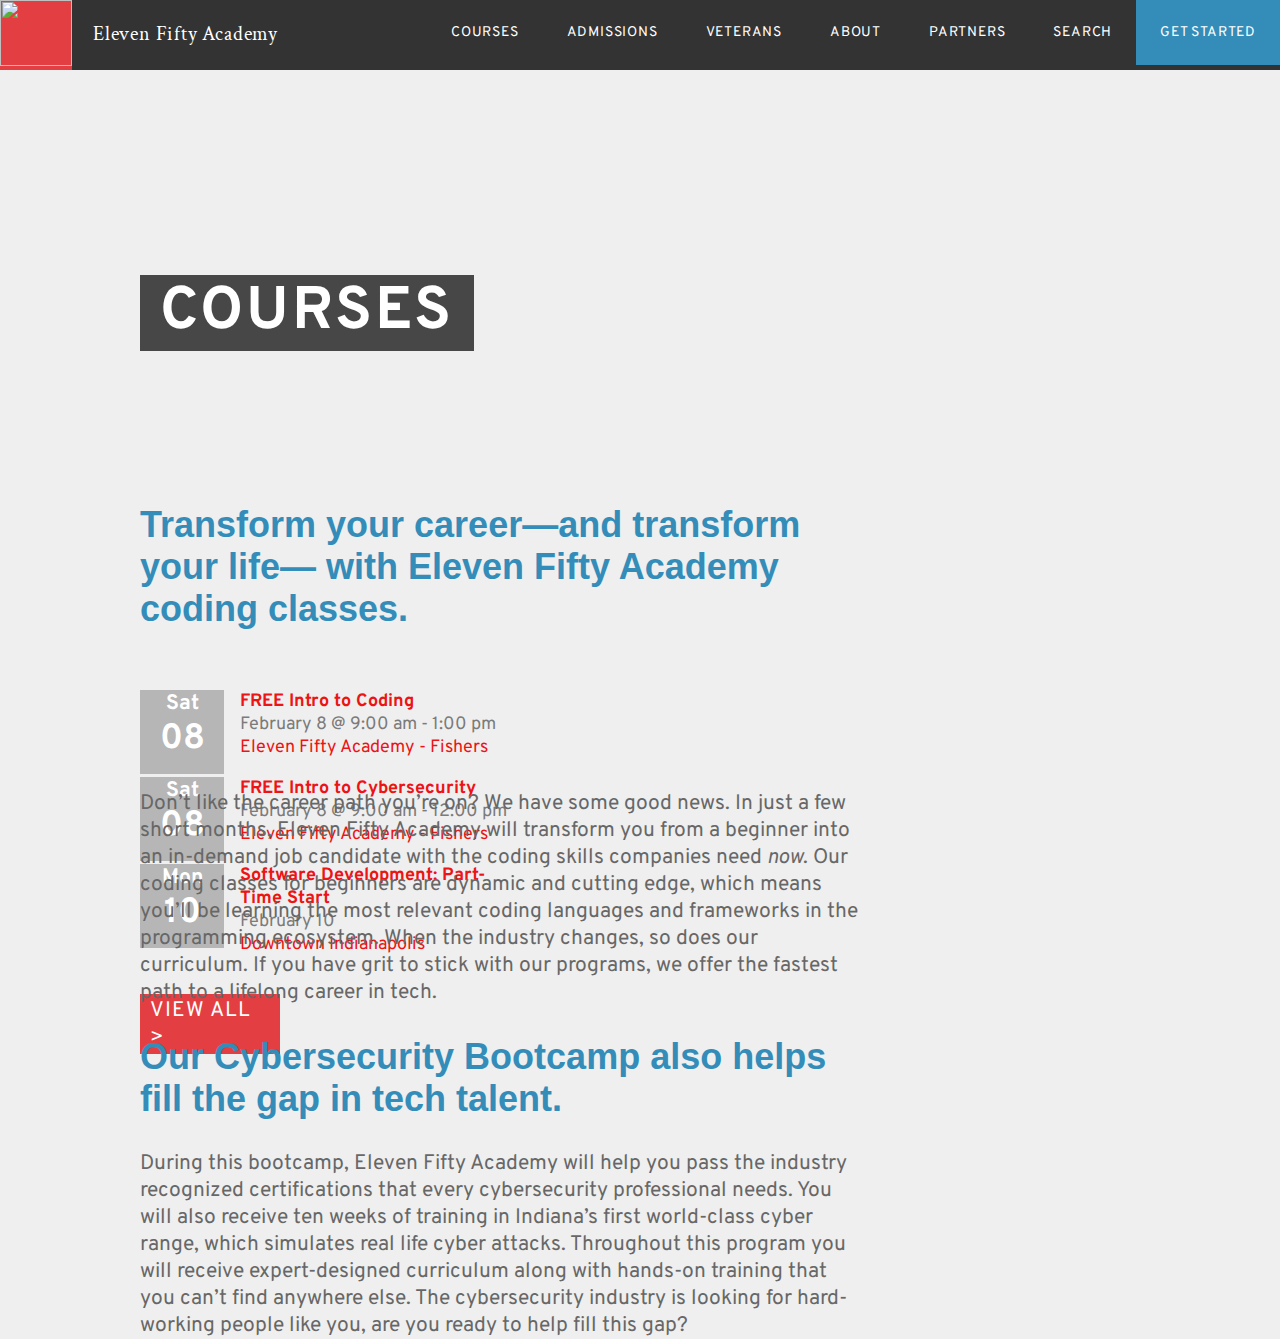
==== index.html @ 8bb474f9 "Final commit" ====
<!DOCTYPE html>
<html>
  <head>
    <title>Static Layout Project</title>
    <link rel="stylesheet" type="text/css" href="main.css">
    <meta name= "viewport" content="width=device-width, initial-scale=1.0">
  </head>
  <body>
    <header>
        
      <nav>
          <ul class="navLinks">
              <li class = 'get-started'><a href = 'https://i.redd.it/6vny9ed643e41.png'>get started</a></li>
              <li><a href = "https://i.redd.it/bd0le7dspce41.jpg">search</a></li>
              <li><a href = 'https://i.redd.it/n76ouvpt07e41.jpg'>partners</a></li>
              <li><a href = https://i.redd.it/4t2bo9qy9be41.jpg>about</a></li>
              <li><a href = 'https://i.redd.it/ge950u80lbe41.jpg'>veterans</a></li></li>
              <li><a href = 'https://i.redd.it/bpgoan1go3e41.jpg'>admissions</a></li>
              <li><a href = 'https://i.redd.it/9tb9ntf7i4e41.jpg'>courses</a></li> 
              <li class = "logo"><img src="/Users/tristanoshier/Documents/ElevenFiftyProjects/HTMLCSSPreWork/3-assets/elevenFiftyLogo.png"
                width="72" height="66"></li>
              <li class = "navTitle">Eleven Fifty Academy</li>
          </ul> 
      </nav>
     </header>
      <div class= 'hugeImage'>
         <h1 class= 'courses'>courses</h1>
      </div>
      <br/>
      <br/>
      <br/>
      <ul class= "flex-container">
        <li class= "heading1"><h2>Transform your career—and transform your life— with Eleven Fifty Academy coding classes.</h2></li> 
        <li class="info">
            <p id= "box-date"><strong id= "week-day">Sat</strong><br><strong id = "week-date">08</strong></p>
            <p id= "class-name"><strong> FREE Intro to Coding</strong></p>
            <p id= "date">February 8 @ 9:00 am - 1:00 pm</p>
            <p id= "location">Eleven Fifty Academy - Fishers</p>
        </br>
            <p id= "box-date"><strong id= "week-day">Sat</strong><br><strong id = "week-date">08</strong></p>
            <p id= "class-name"><strong>FREE Intro to Cybersecurity</strong></p>
            <p id= "date">February 8 @ 9:00 am - 12:00 pm</p>
            <p id= "location">Eleven Fifty Academy - Fishers</p>
        </br>
            <p id= "box-date"><strong id= "week-day">Mon</strong><br><strong id = "week-date">10</strong></p>
            <p id= "class-name"><strong>Software Development: Part-Time Start</strong></p>
            <p id= "date">February 10</p>
            <div id= "downtown"><p id= "location">Downtown Indianapolis</p></div>
            
        </br>
            <p class= "button">view all ></p>
        </li>
        <li class= "para1"><p>Don&#8217;t like the career path you&#8217;re on? We have some good news. In just a few short months, 
        Eleven Fifty Academy will transform you from a beginner into an in-demand job candidate with the coding skills 
        companies need <em>now</em>. Our coding classes for beginners are dynamic and cutting edge, which means you&#8217;ll 
        be learning the most relevant coding languages and frameworks in the programming ecosystem. 
        When the industry changes, so does our curriculum. If you have grit to stick with our programs,
        we offer the fastest path to a lifelong career in tech.</p></li>
  

        <li class= "heading2"><h2><b>Our Cybersecurity Bootcamp also helps fill the gap in tech talent.</b></h2></li>
        <li class= "para2"><p>During this bootcamp, Eleven Fifty Academy will help you pass the industry recognized certifications that every 
        cybersecurity professional needs. You will also receive ten weeks of training in Indiana&#8217;s 
        first world-class cyber range, which simulates real life cyber attacks. Throughout this program you will receive 
        expert-designed curriculum along with hands-on training that you can&#8217;t find anywhere else. The cybersecurity 
        industry is looking for hard-working people like you, are you ready to help fill this gap?</p></li>
    </ul>
  </body>
</html>
---- main.css ----
@import url('https://fonts.googleapis.com/css?family=Overpass:300,400,900&display=swap');
@import url('https://fonts.googleapis.com/css?family=Crimson+Text|Overpass:300,400,900&display=swap');


body {
    background-color: #EFEFEF;
    margin: 0;
}

.navLinks {
    width: 100%;
    overflow: hidden;
    background-color: #333;
    position: fixed;
    list-style-type: none;
    margin: 0;
    padding: 0;
    letter-spacing: .05em;
  }
  
  li {
    float: right;
  }

.get-started{
    background-color: #348DB9;
}
  
  li a {
    text-transform: uppercase;
    font-family: "Overpass", sans-serif;
    font-size: 14px;
    display: block;
    color: white;
    text-align: center;
    padding: 24px;
    text-decoration: none;
  }

  li a:hover {
    background-color: #1e1f1e
  }
  
.navTitle{
    font-family: "Crimson Text", 'Times New Roman', Times, serif;
    float: left;
    font-size: 20px;
    color: white;
    text-align: center;
    padding: 21px;
}

.logo {
    float: left;
    background-color: #e33e42;
}

.hugeImage {
    height: 420px;
    padding: 0;
    background-image:url(https://elevenfifty.org/wp-content/uploads/2019/03/Banner-6.jpg);
    background-repeat: no-repeat;
    background-size: 100%;
}

.courses{
    font-family: "Overpass", sans-serif;
    font-size: 60px;
    letter-spacing: .05em;
    padding-left: 20px;
    padding-right: 20px;
    margin-left: 140px;
    margin-top: 275px;
    float: left;
    color: white;
    background-color: rgba(0, 0, 0, 0.7);
    text-transform: uppercase;
}

h2 {
    font-family: Helvetica, sans-serif;
    font-size: 36px;
    color: #348DB9;
    margin-left: 100px;
}

p {
    color: #676767;
    font-family: "Overpass", sans-serif;
    font-size: 21px;
    margin-left: 100px;
    margin-top: 0;
    margin-bottom: 0;
}

.flex-container {
    display: flex;
    flex-wrap: wrap;
    list-style-type: none;
    background-color: #EFEFEF;
    margin: 0;
}

.heading1{
    width: 820px;
}

.heading2{
    width: 820px;
}

.para1{
    width: 820px;
}

.para2{
    width: 820px;
}

.info{
    margin-top: 30px;
    width: 470px;
    height: 100px;
}

#box-date{
    background-color: #b6b6b6;
    color: white;
    text-align: center;
    height: 84px;
    width: 84px;
    float: left;
    margin-right: 16px;
}

#box-date:hover{
    background-color: #348DB9;
}

#week-day{
    font-size: 21px;
}

#week-date{
    font-size: 35px;
}
#class-name{
    color: #ec1414;
    font-size: 18px;
}

#date{
    color: #7b7b7b;
    font-size: 18px;
}

#location{
    color: #ec1414;
    font-size: 18px;
}

#downtown{
    margin-left: 100px;
}

.button{
    color: white;
    font-weight: 21px; 
    text-transform: uppercase;
    background-color: #e33e42;
    margin-top: 20px;
    padding-top: 3px;
    padding-bottom: 3px;
    padding-right: 10px;
    padding-left: 10px;
    width: 120px;
    letter-spacing: .05em;
}

.button:hover{
    background-color: #b93234;
}
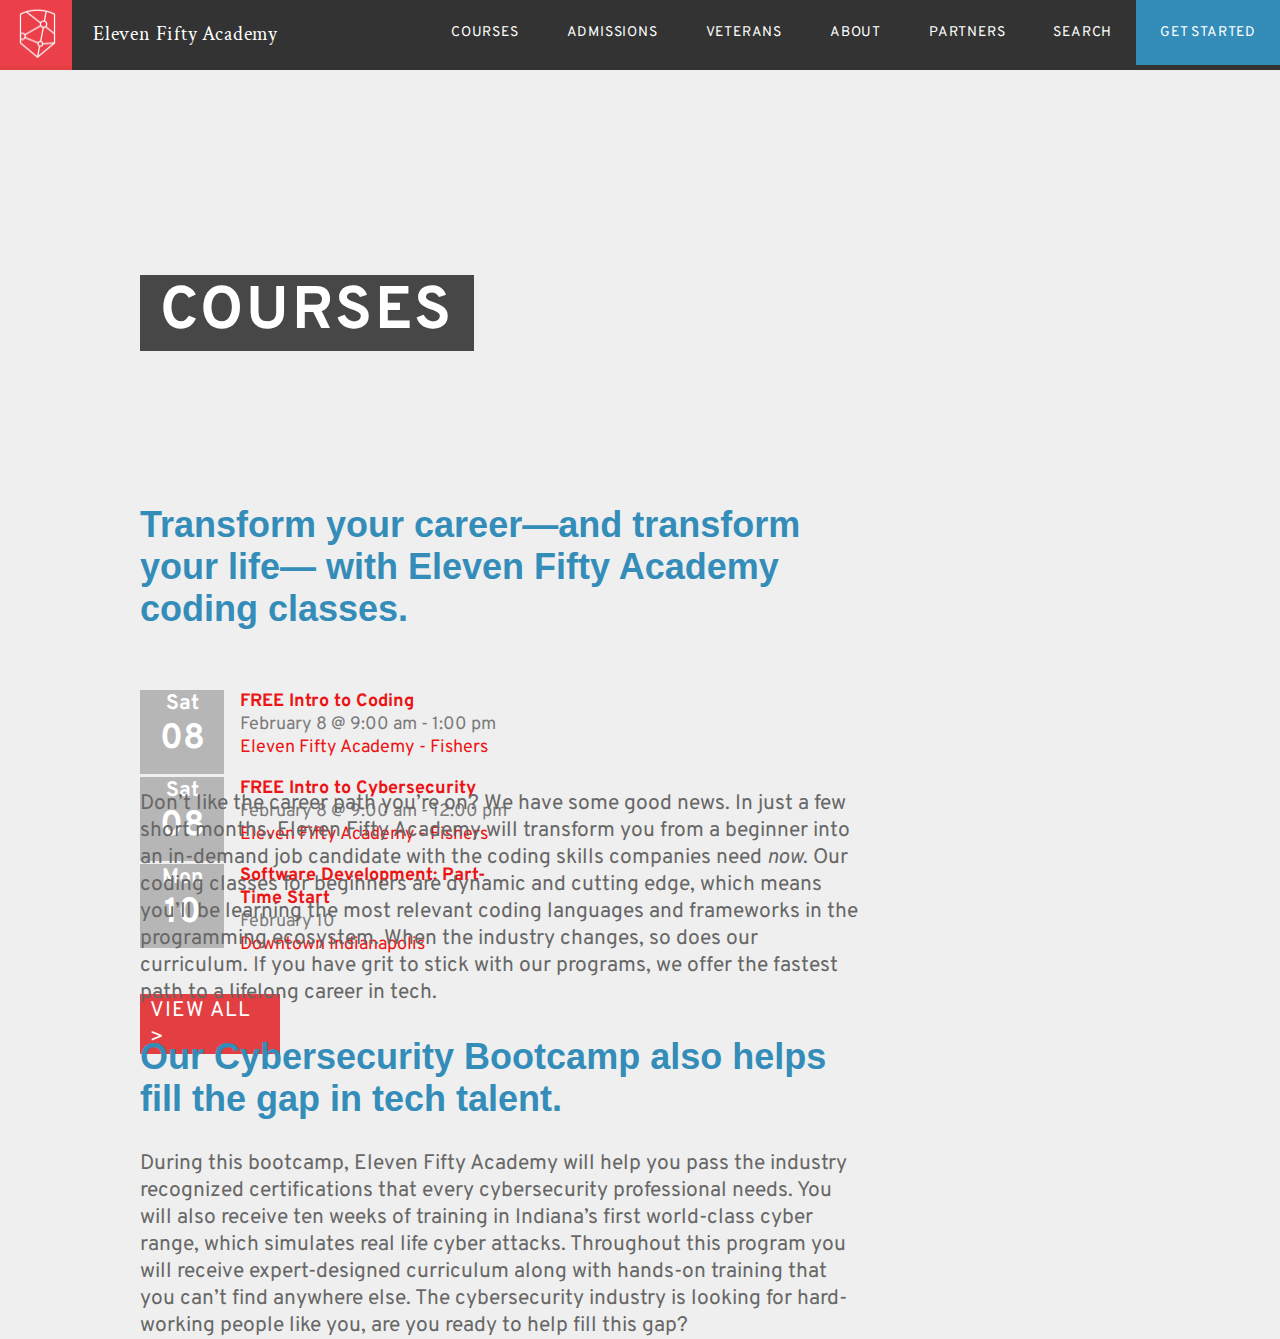
==== commit af7253f0: "fix image" ====
--- a/index.html
+++ b/index.html
@@ -2,7 +2,7 @@
 <html>
   <head>
     <title>Static Layout Project</title>
-    <link rel="stylesheet" type="text/css" href="main.css">
+    <link rel="stylesheet" type="text/css" href="index.css">
     <meta name= "viewport" content="width=device-width, initial-scale=1.0">
   </head>
   <body>
@@ -17,7 +17,7 @@
               <li><a href = 'https://i.redd.it/ge950u80lbe41.jpg'>veterans</a></li></li>
               <li><a href = 'https://i.redd.it/bpgoan1go3e41.jpg'>admissions</a></li>
               <li><a href = 'https://i.redd.it/9tb9ntf7i4e41.jpg'>courses</a></li> 
-              <li class = "logo"><img src="/Users/tristanoshier/Documents/ElevenFiftyProjects/HTMLCSSPreWork/3-assets/elevenFiftyLogo.png"
+              <li class = "logo"><img src="./assets/elevenFiftyLogo.png"
                 width="72" height="66"></li>
               <li class = "navTitle">Eleven Fifty Academy</li>
           </ul> 
--- a/index.css
+++ b/index.css
@@ -0,0 +1,183 @@
+@import url('https://fonts.googleapis.com/css?family=Overpass:300,400,900&display=swap');
+@import url('https://fonts.googleapis.com/css?family=Crimson+Text|Overpass:300,400,900&display=swap');
+
+
+body {
+    background-color: #EFEFEF;
+    margin: 0;
+}
+
+.navLinks {
+    width: 100%;
+    overflow: hidden;
+    background-color: #333;
+    position: fixed;
+    list-style-type: none;
+    margin: 0;
+    padding: 0;
+    letter-spacing: .05em;
+  }
+  
+  li {
+    float: right;
+  }
+
+.get-started{
+    background-color: #348DB9;
+}
+  
+  li a {
+    text-transform: uppercase;
+    font-family: "Overpass", sans-serif;
+    font-size: 14px;
+    display: block;
+    color: white;
+    text-align: center;
+    padding: 24px;
+    text-decoration: none;
+  }
+
+  li a:hover {
+    background-color: #1e1f1e
+  }
+  
+.navTitle{
+    font-family: "Crimson Text", 'Times New Roman', Times, serif;
+    float: left;
+    font-size: 20px;
+    color: white;
+    text-align: center;
+    padding: 21px;
+}
+
+.logo {
+    float: left;
+    background-color: #e33e42;
+}
+
+.hugeImage {
+    height: 420px;
+    padding: 0;
+    background-image:url(https://elevenfifty.org/wp-content/uploads/2019/03/Banner-6.jpg);
+    background-repeat: no-repeat;
+    background-size: 100%;
+}
+
+.courses{
+    font-family: "Overpass", sans-serif;
+    font-size: 60px;
+    letter-spacing: .05em;
+    padding-left: 20px;
+    padding-right: 20px;
+    margin-left: 140px;
+    margin-top: 275px;
+    float: left;
+    color: white;
+    background-color: rgba(0, 0, 0, 0.7);
+    text-transform: uppercase;
+}
+
+h2 {
+    font-family: Helvetica, sans-serif;
+    font-size: 36px;
+    color: #348DB9;
+    margin-left: 100px;
+}
+
+p {
+    color: #676767;
+    font-family: "Overpass", sans-serif;
+    font-size: 21px;
+    margin-left: 100px;
+    margin-top: 0;
+    margin-bottom: 0;
+}
+
+.flex-container {
+    display: flex;
+    flex-wrap: wrap;
+    list-style-type: none;
+    background-color: #EFEFEF;
+    margin: 0;
+}
+
+.heading1{
+    width: 820px;
+}
+
+.heading2{
+    width: 820px;
+}
+
+.para1{
+    width: 820px;
+}
+
+.para2{
+    width: 820px;
+}
+
+.info{
+    margin-top: 30px;
+    width: 470px;
+    height: 100px;
+}
+
+#box-date{
+    background-color: #b6b6b6;
+    color: white;
+    text-align: center;
+    height: 84px;
+    width: 84px;
+    float: left;
+    margin-right: 16px;
+}
+
+#box-date:hover{
+    background-color: #348DB9;
+}
+
+#week-day{
+    font-size: 21px;
+}
+
+#week-date{
+    font-size: 35px;
+}
+#class-name{
+    color: #ec1414;
+    font-size: 18px;
+}
+
+#date{
+    color: #7b7b7b;
+    font-size: 18px;
+}
+
+#location{
+    color: #ec1414;
+    font-size: 18px;
+}
+
+#downtown{
+    margin-left: 100px;
+}
+
+.button{
+    color: white;
+    font-weight: 21px; 
+    text-transform: uppercase;
+    background-color: #e33e42;
+    margin-top: 20px;
+    padding-top: 3px;
+    padding-bottom: 3px;
+    padding-right: 10px;
+    padding-left: 10px;
+    width: 120px;
+    letter-spacing: .05em;
+}
+
+.button:hover{
+    background-color: #b93234;
+}
+
